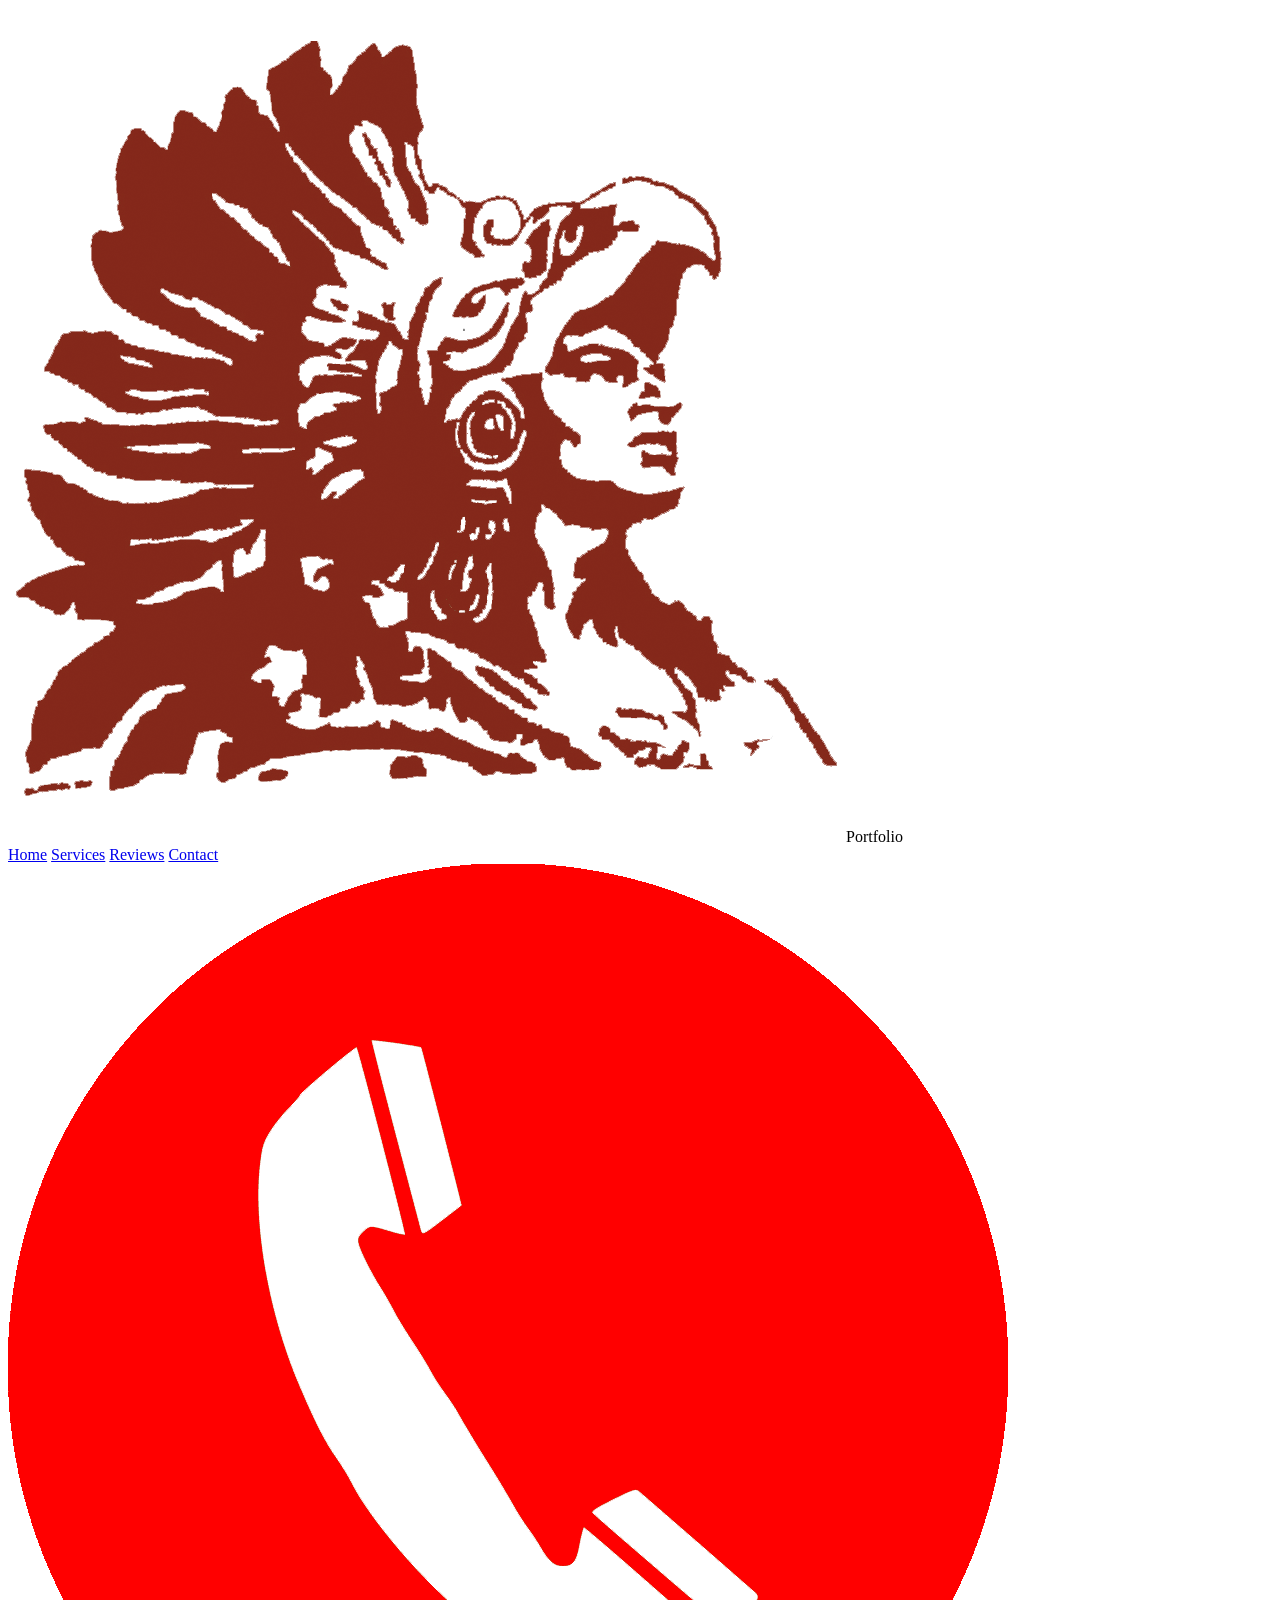
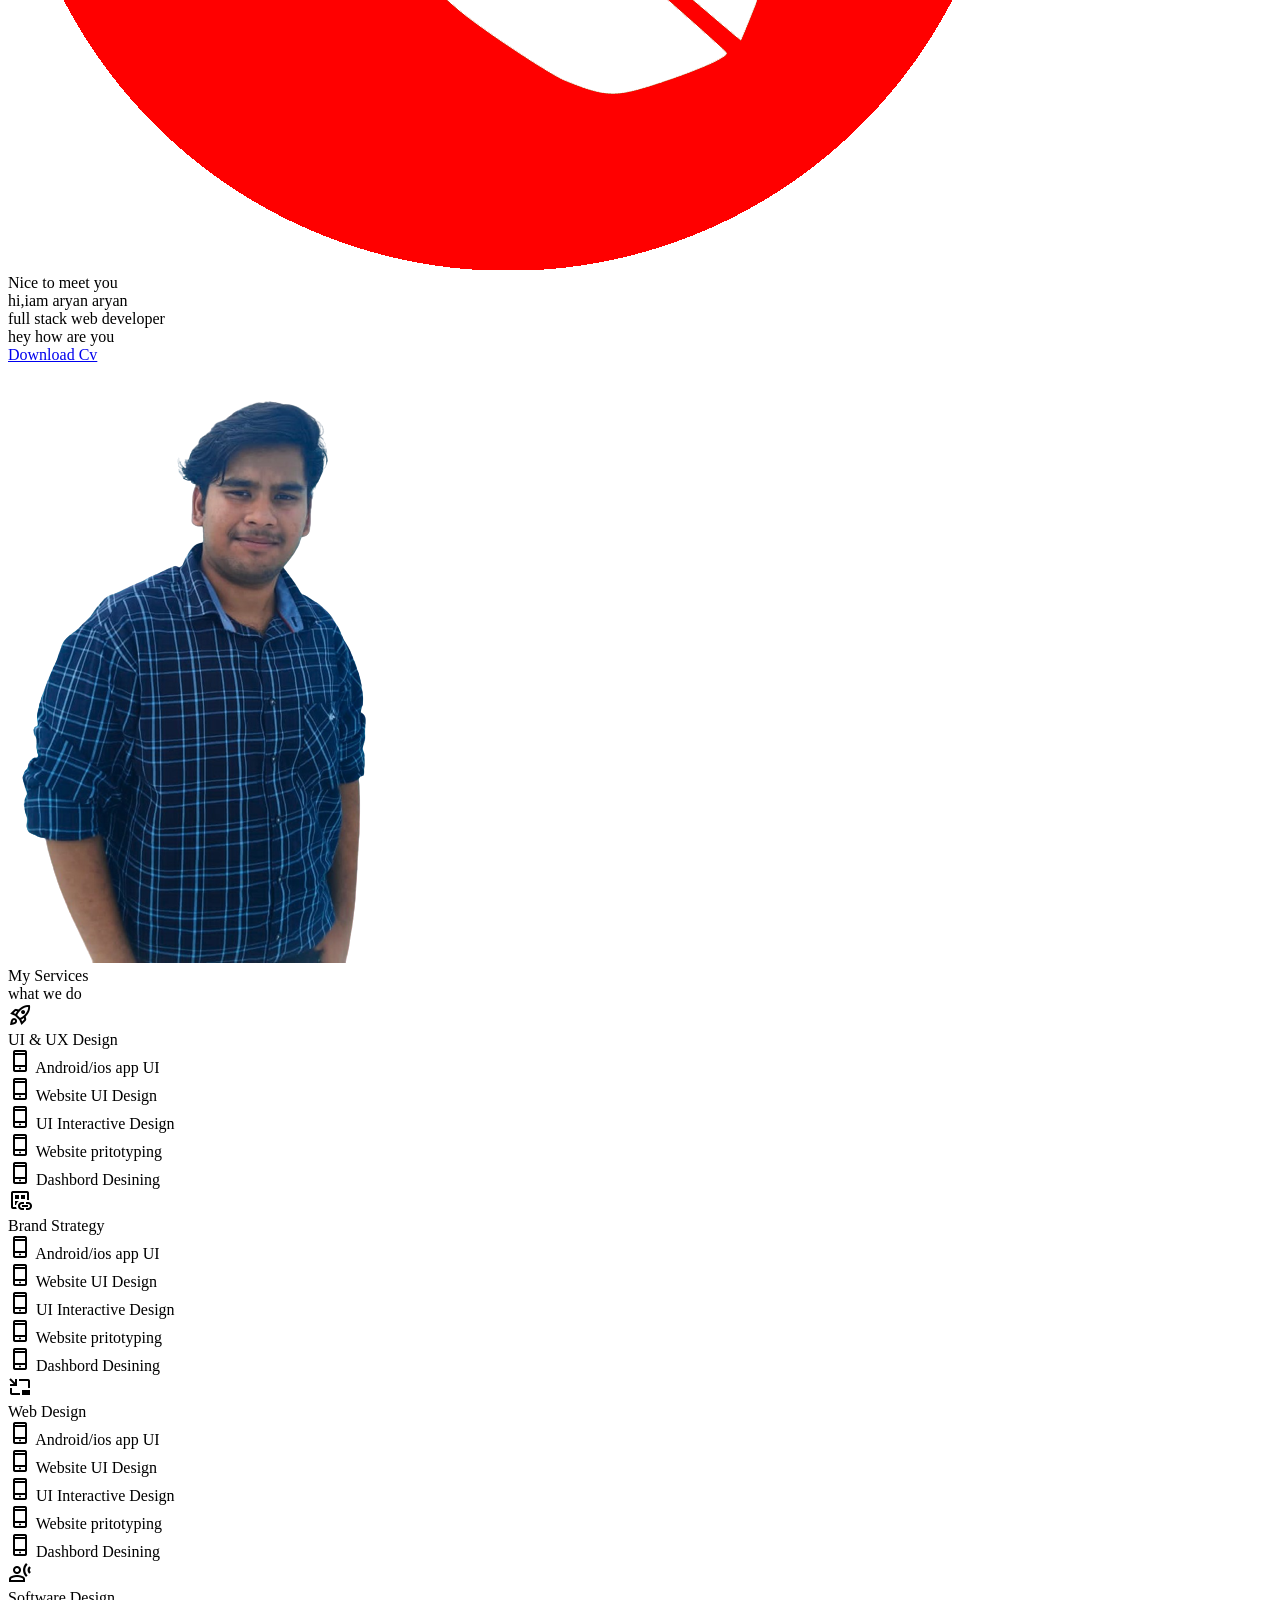
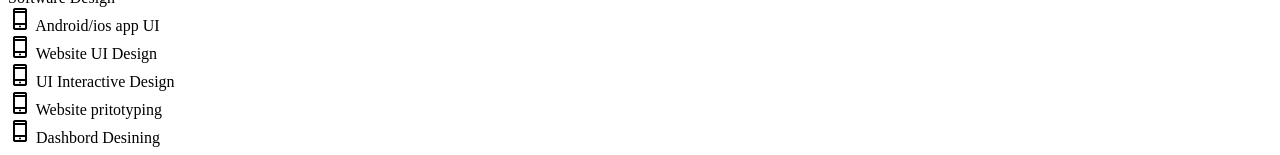
==== index.html @ 412f2269 "portfolio" ====
<!DOCTYPE html>
<html lang="en">

<head>
    <title>My Portfolio</title>
    <meta charset="UTF-8">
    <meta http-equiv="X-UA-Compatible" content="IE=edge">
    <meta name="viewport" content="width=device-width, initial-scale=1.0">
    
    <link rel="preconnect" href="https://fonts.googleapis.com">
    <link rel="preconnect" href="https://fonts.gstatic.com" crossorigin>
    <link href="https://fonts.googleapis.com/css2?family=Open+Sans:wght@600&display=swap" rel="stylesheet">
    <link href="https://fonts.googleapis.com/css2?family=Pacifico&display=swap" rel="stylesheet">
    <!-- icon -->
    <link rel="stylesheet" href="https://fonts.googleapis.com/css2?family=Material+Symbols+Outlined:opsz,wght,FILL,GRAD@48,400,0,0" />

    <link rel="stylesheet" href="Css.css">
</head>

<body>
    <div class="navigation">
        <div class="logo">
            <img class="logoImage" src="images/logo.png" alt="">
            <span class="logoTitle">Portfolio</span>
        </div>

        <div class="menuItems">
            <a href="#"><span class="menuItem">Home</span></a>
            <a href="#"><span class="menuItem">Services</span></a>
            <a href="#"><span class="menuItem">Reviews</span></a>
            <a href="#"><span class="menuItem">Contact</span></a>
        </div>

        <div class="contact">
            <a class="contactButton" href="tel:+91-7976876879">
                <img class="contactImage" src="images/call.png" alt="">
            </a>
        </div>
    </div>
    <!-- <h1>Peeyush Sanam</h1>
    <h3>A Full Stack Web Developer</h3> -->
    <div class="banner">
        <div class="bannerleft">
            <div class="greeting">
                Nice to meet you
            </div>
            <div class="title">
                <span class="titlespan">
                    hi,iam aryan aryan
                </span>
                <br>
                <span class="titlespan">
                    full stack web developer
                </span>
            </div>
            <div class="description">
                hey how are you
            </div>
            <div class="showCV">
                <a href="#" class="showCVbutton">
                    Download Cv
                </a>
            </div>
        </div>
        <div class="bannerRight">
            <img class="bannerimage" src="images/pic.png" alt="error">
        </div>
    </div>
    <div class="service">
        <div class="servicetext">
            <div class="textsubheading">My Services</div>
            <div class="textheading">what we do</div>
        </div>
        <div class="servicecards">
            <div class="servicecard">
                <div class="serviceicon">
                    <span class="material-symbols-outlined cardicon">rocket_launch</span>
                </div>
                <div class="servicetitle">UI & UX Design</div>
                <div class="servicefeatures">
                    <div class="servicefeature">
                        <span class="servicefeatureicon">
                            <span class="material-symbols-outlined">phone_iphone</span>
                        </span>
                        <span class="servicefeaturetext">Android/ios app UI</span>
                    </div>
                    <div class="servicefeature">
                        <span class="servicefeatureicon">
                            <span class="material-symbols-outlined">phone_iphone</span>
                        </span>
                        <span class="servicefeaturetext">Website UI Design</span>
                    </div>
                    <div class="servicefeature">
                        <span class="servicefeatureicon">
                            <span class="material-symbols-outlined">phone_iphone</span>
                        </span>
                        <span class="servicefeaturetext">UI Interactive Design</span>
                    </div>
                    <div class="servicefeature">
                        <span class="servicefeatureicon">
                            <span class="material-symbols-outlined">phone_iphone</span>
                        </span>
                        <span class="servicefeaturetext">Website pritotyping</span>
                    </div>
                    <div class="servicefeature">
                        <span class="servicefeatureicon">
                            <span class="material-symbols-outlined">phone_iphone</span>
                        </span>
                        <span class="servicefeaturetext">Dashbord Desining</span>
                    </div>
                </div>
            </div>
            <div class="servicecard">
                <div class="serviceicon">
                    <span class="material-symbols-outlined cardicon">dataset_linked</span>
                    <!-- <span class="material-symbols-outlined rocketicon">rocket_launch</span> -->
                </div>
                <div class="servicetitle">Brand Strategy</div>
                <div class="servicefeatures">
                    <div class="servicefeature">
                        <span class="servicefeatureicon">
                            <span class="material-symbols-outlined">phone_iphone</span>
                        </span>
                        <span class="servicefeaturetext">Android/ios app UI</span>
                    </div>
                    <div class="servicefeature">
                        <span class="servicefeatureicon">
                            <span class="material-symbols-outlined">phone_iphone</span>
                        </span>
                        <span class="servicefeaturetext">Website UI Design</span>
                    </div>
                    <div class="servicefeature">
                        <span class="servicefeatureicon">
                            <span class="material-symbols-outlined">phone_iphone</span>
                        </span>
                        <span class="servicefeaturetext">UI Interactive Design</span>
                    </div>
                    <div class="servicefeature">
                        <span class="servicefeatureicon">
                            <span class="material-symbols-outlined">phone_iphone</span>
                        </span>
                        <span class="servicefeaturetext">Website pritotyping</span>
                    </div>
                    <div class="servicefeature">
                        <span class="servicefeatureicon">
                            <span class="material-symbols-outlined">phone_iphone</span>
                        </span>
                        <span class="servicefeaturetext">Dashbord Desining</span>
                    </div>
                </div>
            </div>
            <div class="servicecard">
                <div class="serviceicon">
                    <span class="material-symbols-outlined cardicon">pip</span>
                    <!-- <span class="material-symbols-outlined cardicon">rocket_launch</span> -->
                </div>
                <div class="servicetitle">Web Design</div>
                <div class="servicefeatures">
                    <div class="servicefeature">
                        <span class="servicefeatureicon">
                            <span class="material-symbols-outlined">phone_iphone</span>
                        </span>
                        <span class="servicefeaturetext">Android/ios app UI</span>
                    </div>
                    <div class="servicefeature">
                        <span class="servicefeatureicon">
                            <span class="material-symbols-outlined">phone_iphone</span>
                        </span>
                        <span class="servicefeaturetext">Website UI Design</span>
                    </div>
                    <div class="servicefeature">
                        <span class="servicefeatureicon">
                            <span class="material-symbols-outlined">phone_iphone</span>
                        </span>
                        <span class="servicefeaturetext">UI Interactive Design</span>
                    </div>
                    <div class="servicefeature">
                        <span class="servicefeatureicon">
                            <span class="material-symbols-outlined">phone_iphone</span>
                        </span>
                        <span class="servicefeaturetext">Website pritotyping</span>
                    </div>
                    <div class="servicefeature">
                        <span class="servicefeatureicon">
                            <span class="material-symbols-outlined">phone_iphone</span>
                        </span>
                        <span class="servicefeaturetext">Dashbord Desining</span>
                    </div>
                </div>
            </div>
            <div class="servicecard">
                <div class="serviceicon">
                    <span class="material-symbols-outlined cardicon">transcribe</span>
                    <!-- <span class="material-symbols-outlined cardicon">rocket_launch</span> -->
                </div>
                <div class="servicetitle">Software Design</div>
                <div class="servicefeatures">
                    <div class="servicefeature">
                        <span class="servicefeatureicon">
                            <span class="material-symbols-outlined">phone_iphone</span>
                        </span>
                        <span class="servicefeaturetext">Android/ios app UI</span>
                    </div>
                    <div class="servicefeature">
                        <span class="servicefeatureicon">
                            <span class="material-symbols-outlined">phone_iphone</span>
                        </span>
                        <span class="servicefeaturetext">Website UI Design</span>
                    </div>
                    <div class="servicefeature">
                        <span class="servicefeatureicon">
                            <span class="material-symbols-outlined">phone_iphone</span>
                        </span>
                        <span class="servicefeaturetext">UI Interactive Design</span>
                    </div>
                    <div class="servicefeature">
                        <span class="servicefeatureicon">
                            <span class="material-symbols-outlined">phone_iphone</span>
                        </span>
                        <span class="servicefeaturetext">Website pritotyping</span>
                    </div>
                    <div class="servicefeature">
                        <span class="servicefeatureicon">
                            <span class="material-symbols-outlined">phone_iphone</span>
                        </span>
                        <span class="servicefeaturetext">Dashbord Desining</span>
                    </div>
                </div>
            </div>
        </div>
    </div>
    
</body>

</html>
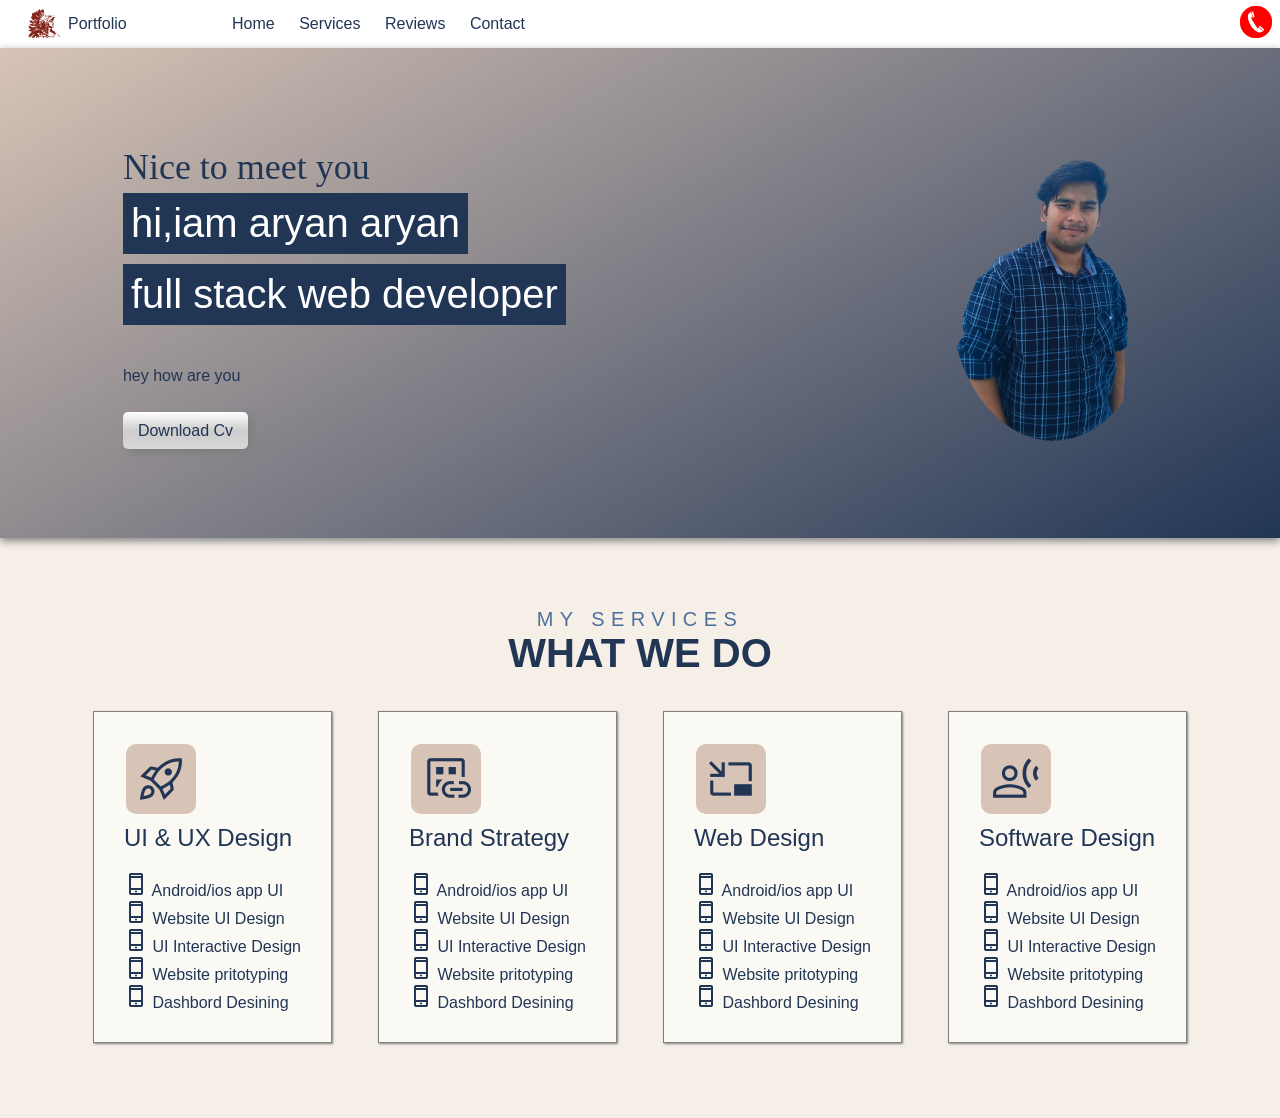
==== commit bacdbb0b: "rename" ====
--- a/index.html
+++ b/index.html
@@ -14,7 +14,7 @@
     <!-- icon -->
     <link rel="stylesheet" href="https://fonts.googleapis.com/css2?family=Material+Symbols+Outlined:opsz,wght,FILL,GRAD@48,400,0,0" />
 
-    <link rel="stylesheet" href="Css.css">
+    <link rel="stylesheet" href="style.css">
 </head>
 
 <body>
--- a/style.css
+++ b/style.css
@@ -0,0 +1,166 @@
+/* Define The global or root variables */
+:root {
+    --primaryColor: #213555;
+    --backgroundColor: #F5EFE7;
+    --primaryAccentColor: #4F709C;
+    --secondaryColor: #D8C4B6;
+    --whiteColor: white;
+    --blackColor: #222222;
+    --primaryFont: 'Open Sans', sans-serif;
+    --navbarHeight: 3rem;
+    --cursivefont: 'Pacifico', cursive;
+}
+
+/* Main CSS */
+body {
+    background-color: var(--backgroundColor);
+    color: var(--primaryColor);
+    font-family: var(--primaryFont);
+    margin-top: 0px;
+    margin-left: 0px;
+    margin-right: 0px;
+}
+a{
+    text-decoration: none;
+    color: var(--primaryColor);
+}
+a:hover{
+    color: var(--primaryAccentColor);
+}
+
+.navigation {
+    background-color: var(--whiteColor);
+    height: var(--navbarHeight);
+    display: flex;
+    justify-content: space-around;
+    align-items: center;
+}
+
+.logo {
+    display: flex;
+    padding-left: 20px;
+    width: 12rem;
+    align-items: center;
+}
+
+.logoImage {
+    padding: 8px;
+    height: 2rem;
+    /* float:left; */
+}
+
+.contactImage {
+    padding: 8px;
+    height: 2rem;
+}
+
+.menuItems {
+    flex-grow: 2;
+}
+
+.menuItem {
+    margin-left: 20px;
+}
+
+.banner {
+    display: flex;
+    height: 450px;
+    background: linear-gradient(150deg, var(--secondaryColor), var(--primaryColor));
+    filter: drop-shadow(0px 3px 4px grey);
+    /* x,y,radiu,colour */
+    justify-content: space-around;
+    align-items: center;
+    padding: 20px;
+}
+
+.bannerimage {
+    height: 300px;
+    border-radius: 100%;
+}
+.greeting {
+    font-family: var(--cursivefont);
+    font-size: 2.25rem;
+}
+.bannerleft{
+    width: 50%;
+}
+.title{
+    font-size: 2.5rem;
+    color: white;
+}
+.titlespan{
+    display: inline-block;
+    background-color: var(--primaryColor);
+    padding: 0.5rem;
+    margin: 5px 0px;
+}
+.description {
+    margin: 30px 0px;
+    line-height: 2rem ;
+}
+.showCVbutton{
+    background: linear-gradient(white,rgb(205,205,205),rgb(215,215,215));
+    padding: 10px 15px;
+    border-radius: 5px;
+    filter: drop-shadow(5px 5px 3px grey);
+}
+.showCVbutton:hover{
+    background: linear-gradient(white,rgb(215,215,215));    
+}
+/* services section */
+.service{
+    margin: 70px;
+    /* padding: 30px; */
+}
+.servicetext{
+    text-align: center;
+    text-transform: uppercase;
+}
+.textsubheading{
+    color: var(--primaryAccentColor);
+    letter-spacing: 0.4rem;
+    font-size: 1.25rem;
+}
+.textheading{
+    font-size: 2.5rem;
+    font-weight: bold;
+}
+.servicecards{
+    margin-top: 30px;
+    display: flex;
+    justify-content: space-around;
+}
+.servicecard{
+    border: 1px grey solid;
+    padding: 30px;
+    filter: drop-shadow(1px 1px 1px grey);
+    margin: 5px;
+    background-color:#fbf9f4;
+}
+.servicefeatures{
+    margin-top: 20px;
+}
+.servicecard:hover{
+    background-color: white;
+    filter: drop-shadow(2px 2px 2px #aaaaaa);
+}
+.serviceicon{
+    background-color: var(--secondaryColor);
+    width: 50px;
+    height: 50px;
+    padding: 10px; 
+    margin: 2px 10px 10px 2px;
+    border-radius: 10px;  
+}
+.serviceicon:hover{
+    background-color: var(--primaryColor);
+}
+.cardicon{
+    font-size: 50px;
+}
+.cardicon:hover{
+    color: var(--secondaryColor);
+}
+.servicetitle{
+    font-size: 1.5rem;
+}
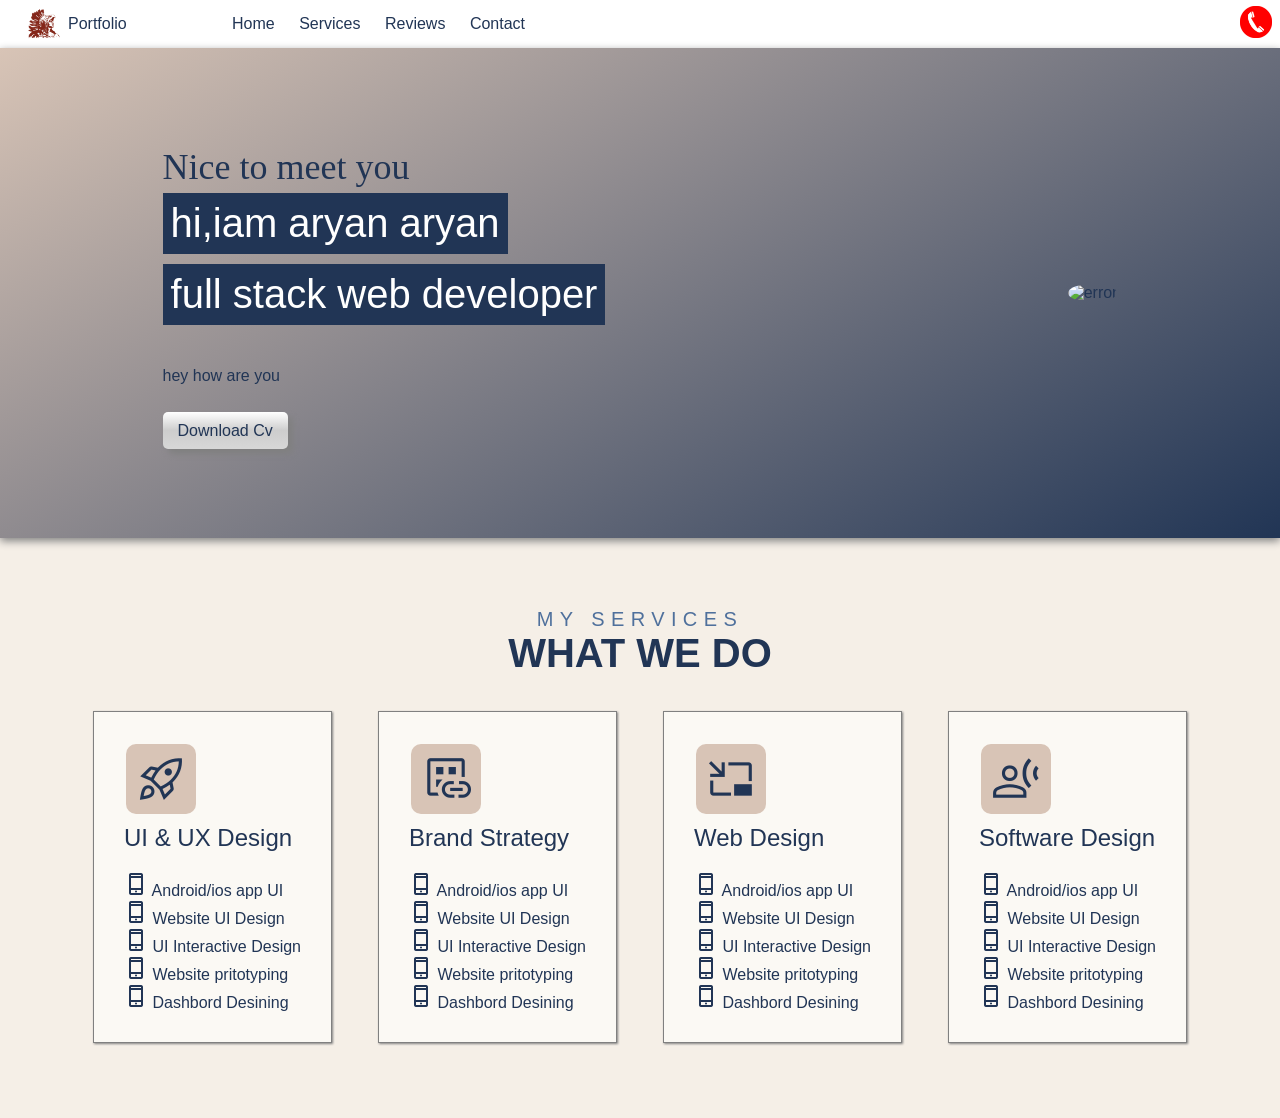
==== commit db532ed2: "second" ====
--- a/index.html
+++ b/index.html
@@ -30,10 +30,9 @@
             <a href="#"><span class="menuItem">Reviews</span></a>
             <a href="#"><span class="menuItem">Contact</span></a>
         </div>
-
-        <div class="contact">
+        <div class="ContactButton">
             <a class="contactButton" href="tel:+91-7976876879">
-                <img class="contactImage" src="images/call.png" alt="">
+                <img class="contactImage" src="images/call.png" alt="error">
             </a>
         </div>
     </div>
@@ -63,7 +62,7 @@
             </div>
         </div>
         <div class="bannerRight">
-            <img class="bannerimage" src="images/pic.png" alt="error">
+            <img class="bannerimage" src="C:\Users\91797\Desktop\full stack development\day10\pic.png" alt="error">
         </div>
     </div>
     <div class="service">
@@ -229,7 +228,5 @@
             </div>
         </div>
     </div>
-    
 </body>
-
 </html>
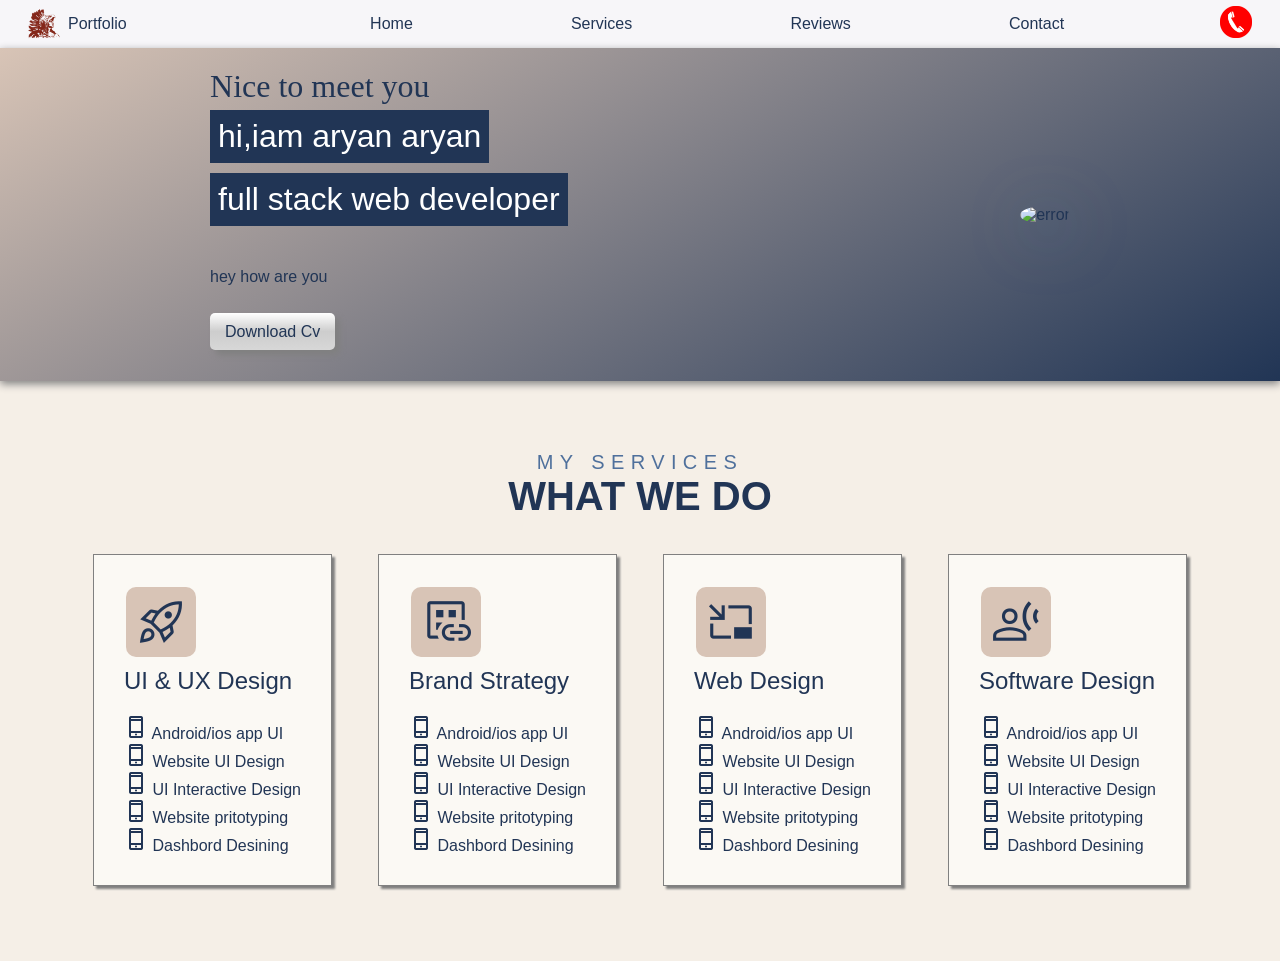
==== commit 71da346a: "first" ====
--- a/index.html
+++ b/index.html
@@ -62,7 +62,7 @@
             </div>
         </div>
         <div class="bannerRight">
-            <img class="bannerimage" src="C:\Users\91797\Desktop\full stack development\day10\pic.png" alt="error">
+            <img class="bannerimage" src="C:\Users\91797\Desktop\full stack development\images\pic.png" alt="error">
         </div>
     </div>
     <div class="service">
--- a/style.css
+++ b/style.css
@@ -9,6 +9,7 @@
     --primaryFont: 'Open Sans', sans-serif;
     --navbarHeight: 3rem;
     --cursivefont: 'Pacifico', cursive;
+    --nearwhite: #f7f6f9;
 }
 
 /* Main CSS */
@@ -29,7 +30,7 @@
 }
 
 .navigation {
-    background-color: var(--whiteColor);
+    background-color: var(--nearwhite);
     height: var(--navbarHeight);
     display: flex;
     justify-content: space-around;
@@ -49,13 +50,11 @@
     /* float:left; */
 }
 
-.contactImage {
-    padding: 8px;
-    height: 2rem;
-}
-
 .menuItems {
-    flex-grow: 2;
+    flex-grow: 1;
+    display:flex;
+    flex-wrap: nowrap;
+    justify-content: space-evenly;
 }
 
 .menuItem {
@@ -64,28 +63,29 @@
 
 .banner {
     display: flex;
-    height: 450px;
     background: linear-gradient(150deg, var(--secondaryColor), var(--primaryColor));
     filter: drop-shadow(0px 3px 4px grey);
     /* x,y,radiu,colour */
-    justify-content: space-around;
+    justify-content: space-evenly;
     align-items: center;
     padding: 20px;
+    flex-wrap: nowrap;
 }
 
 .bannerimage {
     height: 300px;
     border-radius: 100%;
+    filter: drop-shadow(10px 10px 30px var(--primaryAccentColor));
 }
 .greeting {
     font-family: var(--cursivefont);
-    font-size: 2.25rem;
+    font-size: 2rem;
 }
 .bannerleft{
     width: 50%;
 }
 .title{
-    font-size: 2.5rem;
+    font-size: 2rem;
     color: white;
 }
 .titlespan{
@@ -97,6 +97,7 @@
 .description {
     margin: 30px 0px;
     line-height: 2rem ;
+    font-size: 1rem;
 }
 .showCVbutton{
     background: linear-gradient(white,rgb(205,205,205),rgb(215,215,215));
@@ -129,11 +130,13 @@
     margin-top: 30px;
     display: flex;
     justify-content: space-around;
+    flex-wrap: wrap;
+    align-items: center;
 }
 .servicecard{
     border: 1px grey solid;
     padding: 30px;
-    filter: drop-shadow(1px 1px 1px grey);
+    filter: drop-shadow(3px 3px 1px grey);
     margin: 5px;
     background-color:#fbf9f4;
 }
@@ -163,4 +166,31 @@
 }
 .servicetitle{
     font-size: 1.5rem;
+}
+.showCV{
+    margin-bottom: 20px;
+}
+@media (max-width:900px)
+{
+    .greeting {
+        font-size:calc(1vw + 1rem);
+    }
+    .title{
+        font-size: calc(1vw + 1rem);
+    }
+    .description {
+        line-height: calc(.5vw + .5rem);
+    }
+    
+}
+.ContactButton{
+    display:flex;
+    align-items:center;
+    margin-right: 20px;
+    margin-left: 10px;
+    
+}
+.contactImage {
+    padding: 8px;
+    height: 2rem;
 }
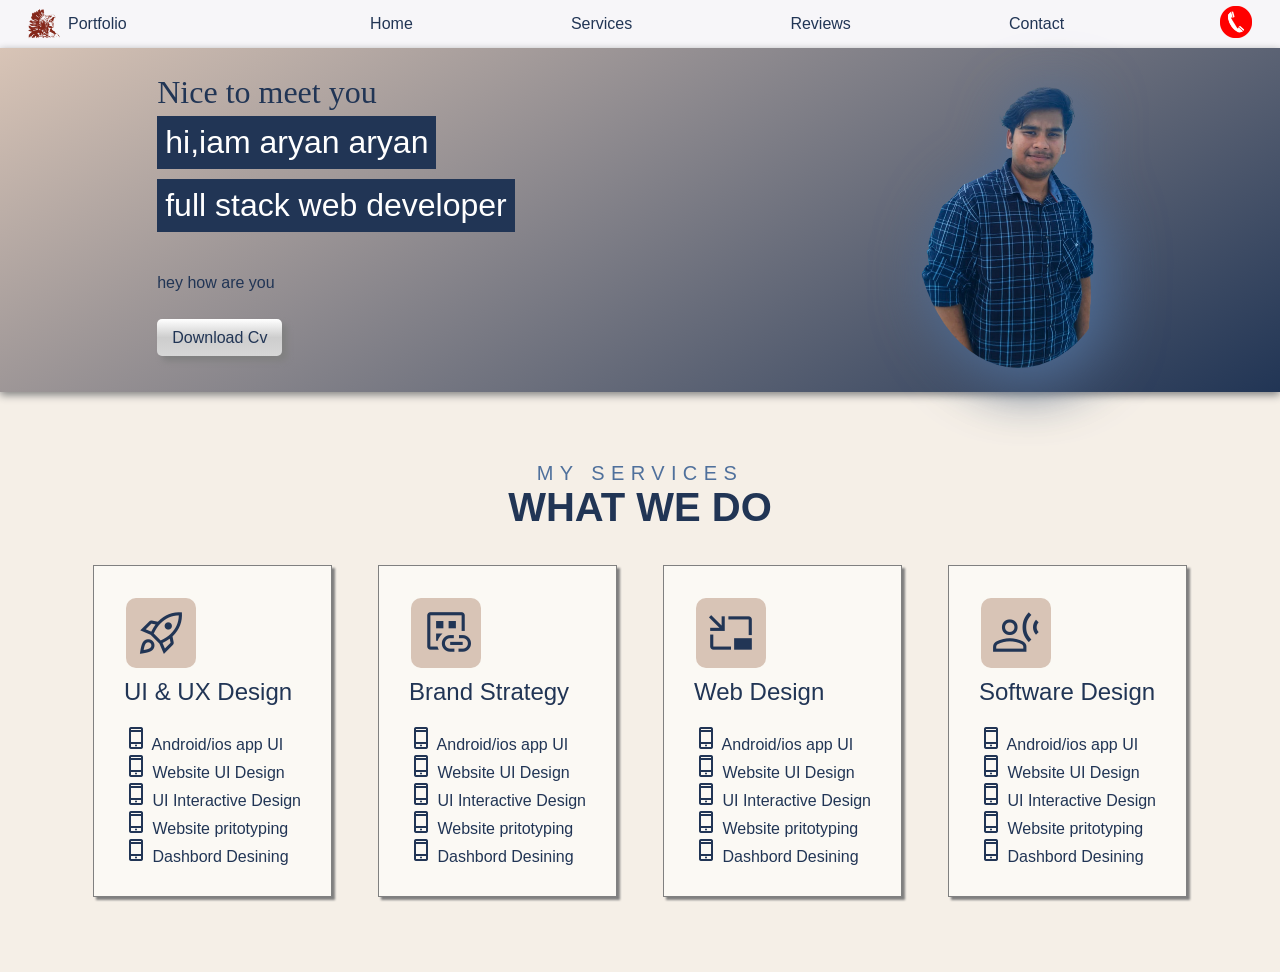
==== commit eabca85e: "Update index.html" ====
--- a/index.html
+++ b/index.html
@@ -62,7 +62,7 @@
             </div>
         </div>
         <div class="bannerRight">
-            <img class="bannerimage" src="C:\Users\91797\Desktop\full stack development\images\pic.png" alt="error">
+            <img class="bannerimage" src="images/pic.png" alt="error">
         </div>
     </div>
     <div class="service">
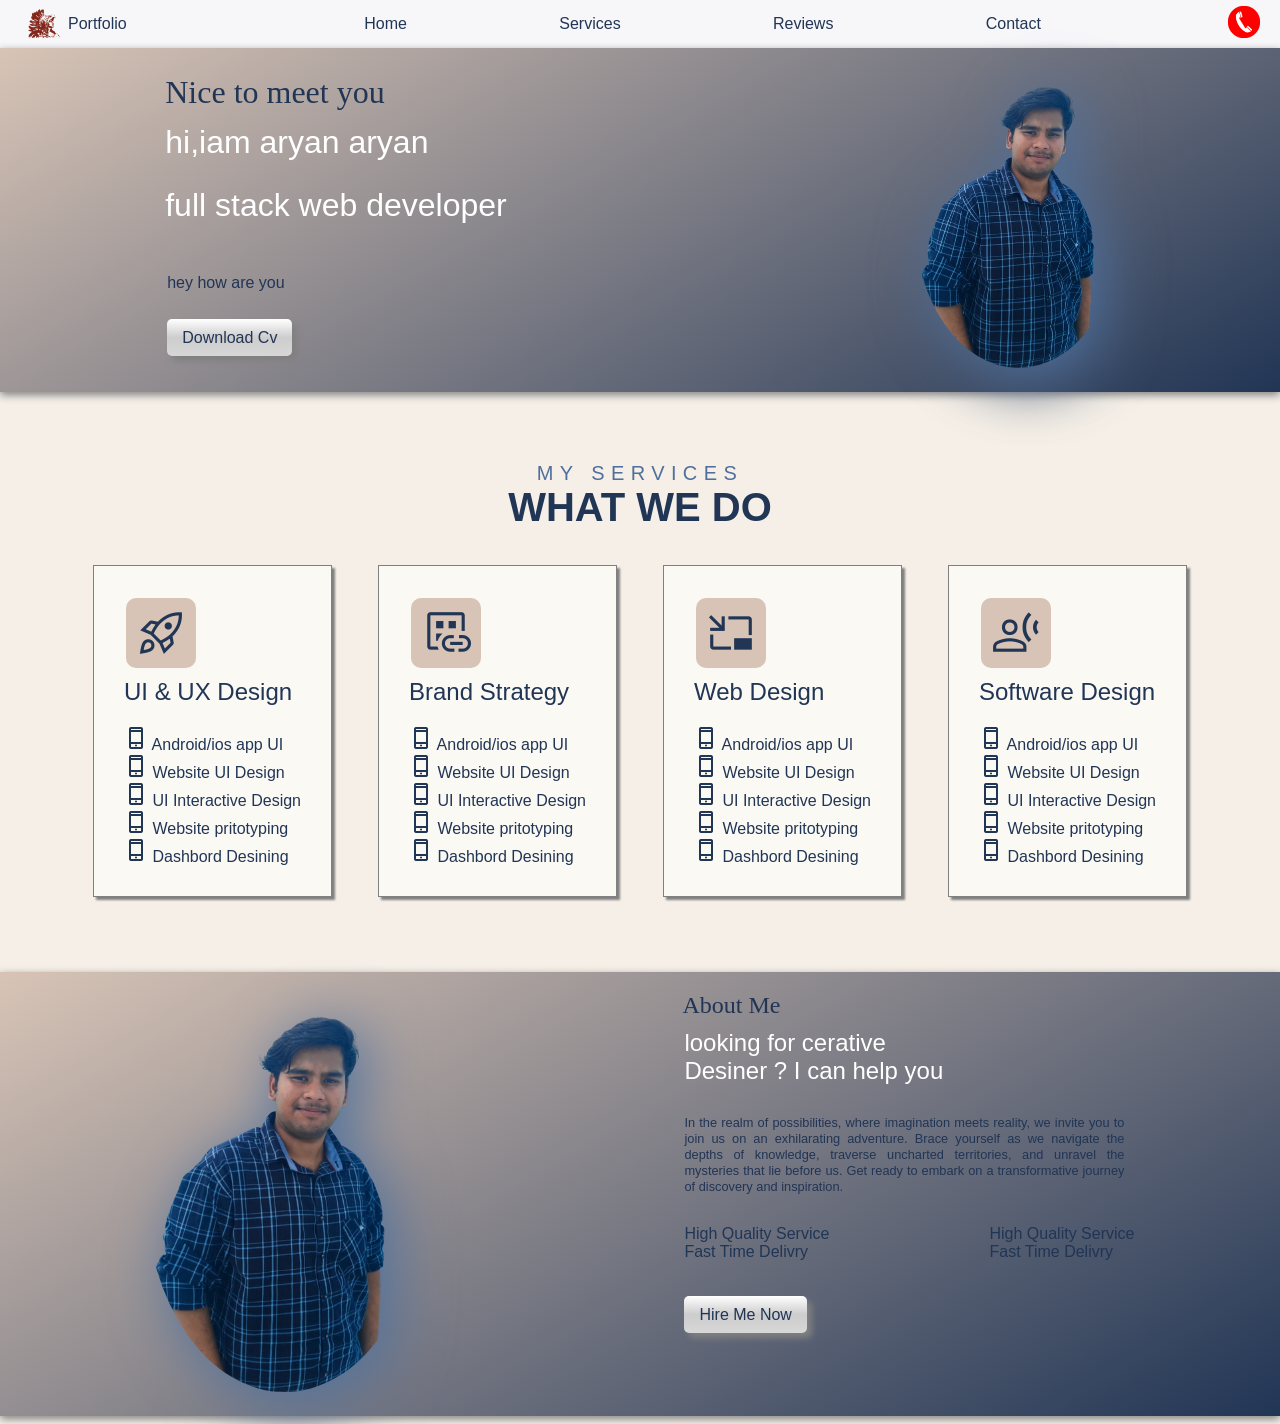
==== commit 307ef3ae: "second" ====
--- a/index.html
+++ b/index.html
@@ -228,5 +228,47 @@
             </div>
         </div>
     </div>
+    <div class="banner2">
+        <div class="bannerleft2 ">
+            <img class="bannerimage2" src="images/pic.png" alt="error">
+        </div>
+        <div class="bannerright2">
+            <div class="greeting2">
+                About Me
+            </div>
+            <div class="title2">
+                <span class="titlespan2">
+                    looking for cerative 
+                </span>
+                <span class="titlespan2">
+                    Desiner ? I can help you
+                </span>
+            </div>
+            <div class="description2">
+                In the realm of possibilities, where imagination meets reality,
+                we invite you to join us on an exhilarating adventure. 
+                Brace yourself as we navigate the depths of knowledge, 
+                traverse uncharted territories, and unravel the mysteries that lie before us. 
+                Get ready to embark on a transformative journey of discovery and inspiration.
+            </div>
+            <div class="info">
+                <div class="inforight">
+                    High Quality Service
+                    <br>
+                    Fast Time Delivry
+                </div>
+                <div class="infoleft">
+                    High Quality Service
+                    <br>
+                    Fast Time Delivry
+                </div>
+            </div>
+            <div class="showCV2">
+                <a href="#" class="showCVbutton">
+                    Hire Me Now
+                </a>
+            </div>
+        </div>
+    </div>
 </body>
 </html>
--- a/style.css
+++ b/style.css
@@ -80,6 +80,7 @@
 .greeting {
     font-family: var(--cursivefont);
     font-size: 2rem;
+    margin-left: 8px;
 }
 .bannerleft{
     width: 50%;
@@ -90,12 +91,11 @@
 }
 .titlespan{
     display: inline-block;
-    background-color: var(--primaryColor);
     padding: 0.5rem;
     margin: 5px 0px;
 }
 .description {
-    margin: 30px 0px;
+    margin: 30px 10px;
     line-height: 2rem ;
     font-size: 1rem;
 }
@@ -169,17 +169,63 @@
 }
 .showCV{
     margin-bottom: 20px;
-}
-@media (max-width:900px)
+    margin-left: 10px;
+}
+@media (max-width:1000px)
 {
     .greeting {
         font-size:calc(1vw + 1rem);
     }
+    .greeting2 {
+        font-size:calc(1vw + .8rem);
+    }
     .title{
         font-size: calc(1vw + 1rem);
     }
     .description {
-        line-height: calc(.5vw + .5rem);
+        font-size: calc(1vw + .8rem);
+    }
+    .title2{
+            font-size: calc(1vw + 1rem);
+    }
+}
+@media (max-width:650px)
+{
+    .logoImage{
+        height: calc(1vw + .5rem);
+    }
+    .logoTitle{
+        font-size: calc(1vw + .5rem);
+    }
+    .menuItem{
+        font-size: calc(1vw + .5rem);
+    }
+    .greeting {
+        font-size:calc(1vw + .7rem);
+    }
+    .title{
+        font-size: calc(1vw + .7rem);
+    }
+    .description {
+        font-size: calc(1vw + .5rem);
+    }
+    .showCV{
+        font-size: calc(1vw + .4rem);
+    }
+    .greeting2 {
+        font-size:calc(1vw + .4rem);
+    }
+    .title2{
+        font-size: calc(1vw + .6rem);
+    }
+    .inforight{
+        font-size: calc(1vw + .3rem);
+    }
+    .infoleft{
+        font-size: calc(1vw + .3rem);   
+    }
+    .showCV2{
+        font-size: calc(1vw + .4rem);
     }
     
 }
@@ -191,6 +237,56 @@
     
 }
 .contactImage {
-    padding: 8px;
+    margin-left: 45px;
     height: 2rem;
+}
+.titlespan2{
+    display: flex;
+}
+.greeting2{
+    font-family: var(--cursivefont);
+    font-size: 1.5rem;
+    margin-left: 8px;
+    margin-bottom: 10px;
+}
+.title2{
+    font-size: 1.5rem;
+    color: white;
+    margin-left: 10px;
+}
+.bannerimage2{
+    height: 400px;
+    border-radius: 100%;
+    filter: drop-shadow(10px 10px 30px var(--primaryAccentColor));
+}
+.banner2 {
+    display: flex;
+    background: linear-gradient(150deg, var(--secondaryColor), var(--primaryColor));
+    filter: drop-shadow(0px 3px 4px grey);
+    /* x,y,radiu,colour */
+    justify-content: space-around;
+    align-items: stretch;
+    padding: 20px;
+    flex-wrap: nowrap;
+}
+.description2 {
+    margin: 30px 10px;
+    line-height: 1rem ;
+    font-size: .8rem;
+}
+.bannerright2{
+    width: 460px;
+    text-align: justify;
+}
+.info{
+    display: flex;
+    flex-wrap: nowrap;
+    justify-content: space-between;
+    font-size: 1rem;
+    margin-left: 10px;
+}
+.showCV2{
+    margin-bottom: 20px;
+    margin-left: 10px;
+    margin-top: 45px; 
 }
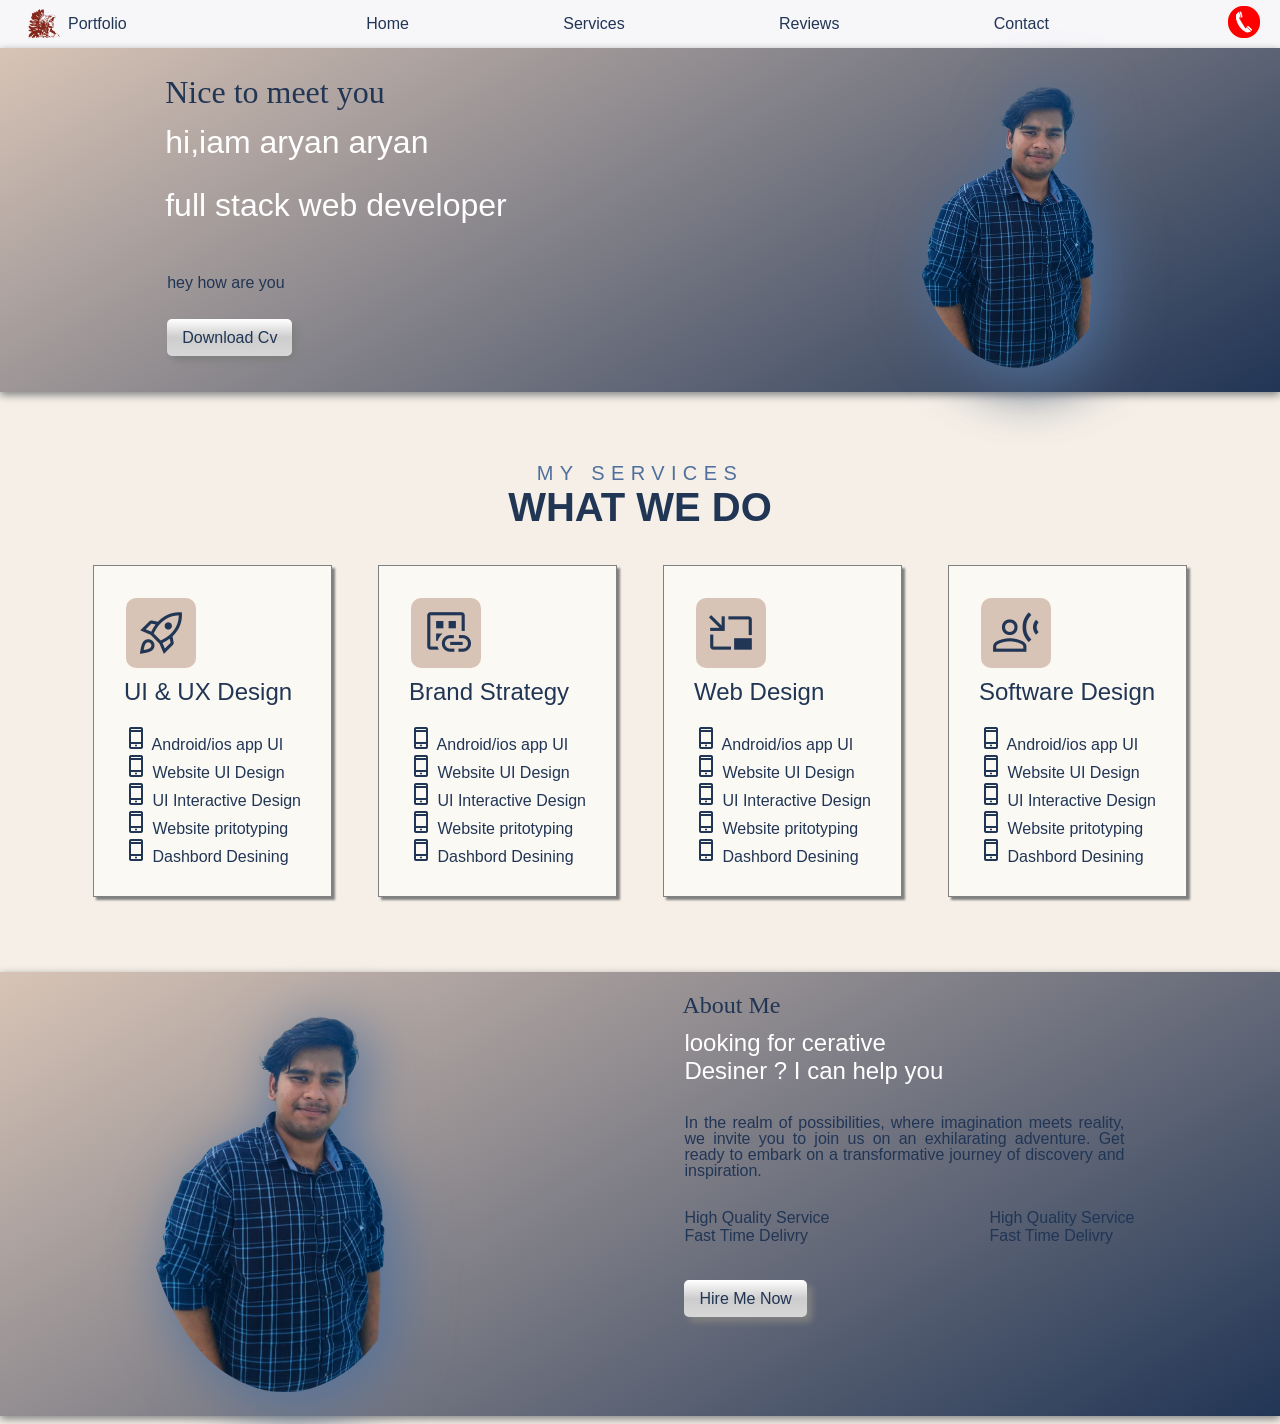
==== commit c3213a48: "new" ====
--- a/index.html
+++ b/index.html
@@ -244,11 +244,9 @@
                     Desiner ? I can help you
                 </span>
             </div>
-            <div class="description2">
+            <div class="about">
                 In the realm of possibilities, where imagination meets reality,
                 we invite you to join us on an exhilarating adventure. 
-                Brace yourself as we navigate the depths of knowledge, 
-                traverse uncharted territories, and unravel the mysteries that lie before us. 
                 Get ready to embark on a transformative journey of discovery and inspiration.
             </div>
             <div class="info">
--- a/style.css
+++ b/style.css
@@ -171,69 +171,10 @@
     margin-bottom: 20px;
     margin-left: 10px;
 }
-@media (max-width:1000px)
-{
-    .greeting {
-        font-size:calc(1vw + 1rem);
-    }
-    .greeting2 {
-        font-size:calc(1vw + .8rem);
-    }
-    .title{
-        font-size: calc(1vw + 1rem);
-    }
-    .description {
-        font-size: calc(1vw + .8rem);
-    }
-    .title2{
-            font-size: calc(1vw + 1rem);
-    }
-}
-@media (max-width:650px)
-{
-    .logoImage{
-        height: calc(1vw + .5rem);
-    }
-    .logoTitle{
-        font-size: calc(1vw + .5rem);
-    }
-    .menuItem{
-        font-size: calc(1vw + .5rem);
-    }
-    .greeting {
-        font-size:calc(1vw + .7rem);
-    }
-    .title{
-        font-size: calc(1vw + .7rem);
-    }
-    .description {
-        font-size: calc(1vw + .5rem);
-    }
-    .showCV{
-        font-size: calc(1vw + .4rem);
-    }
-    .greeting2 {
-        font-size:calc(1vw + .4rem);
-    }
-    .title2{
-        font-size: calc(1vw + .6rem);
-    }
-    .inforight{
-        font-size: calc(1vw + .3rem);
-    }
-    .infoleft{
-        font-size: calc(1vw + .3rem);   
-    }
-    .showCV2{
-        font-size: calc(1vw + .4rem);
-    }
-    
-}
 .ContactButton{
     display:flex;
     align-items:center;
     margin-right: 20px;
-    margin-left: 10px;
     
 }
 .contactImage {
@@ -269,10 +210,10 @@
     padding: 20px;
     flex-wrap: nowrap;
 }
-.description2 {
+.about {
     margin: 30px 10px;
     line-height: 1rem ;
-    font-size: .8rem;
+    font-size: 1rem;
 }
 .bannerright2{
     width: 460px;
@@ -280,7 +221,7 @@
 }
 .info{
     display: flex;
-    flex-wrap: nowrap;
+    flex-wrap: wrap;
     justify-content: space-between;
     font-size: 1rem;
     margin-left: 10px;
@@ -289,4 +230,77 @@
     margin-bottom: 20px;
     margin-left: 10px;
     margin-top: 45px; 
+}
+@media (max-width:1000px)
+{
+    .greeting {
+        font-size:calc(1vw + 1rem);
+    }
+    .greeting2 {
+        font-size:calc(1vw + .8rem);
+    }
+    .title{
+        font-size: calc(1vw + 1rem);
+    }
+    .description {
+        font-size: calc(1vw + .8rem);
+    }
+    .title2{
+            font-size: calc(1vw + 1rem);
+    }
+}
+@media (max-width:650px)
+{
+    .logoImage{
+        height: calc(1vw + .5rem);
+    }
+    .logoTitle{
+        font-size: calc(1vw + .5rem);
+    }
+    .menuItem{
+        font-size: calc(1vw + .5rem);
+    }
+    .greeting {
+        font-size:calc(1vw + .7rem);
+    }
+    .title{
+        font-size: calc(1vw + .7rem);
+    }
+    .description {
+        font-size: calc(1vw + .5rem);
+    }
+    .showCV{
+        font-size: calc(1vw + .4rem);
+    }
+    .greeting2 {
+        font-size:calc(1vw + .4rem);
+    }
+    .title2{
+        font-size: calc(1vw + .6rem);
+    }
+    .inforight{
+        font-size: calc(1vw + .5rem);
+    }
+    .infoleft{
+        font-size: calc(1vw + .5rem);   
+    }
+    .showCV2{
+        font-size: calc(1vw + .4rem);
+    }
+    .about{
+        font-size: calc(1vw + .5rem);
+    }
+    .bannerimage2{
+        height: calc(1vw + 250px); 
+    }
+    
+}
+@media (max-width:490px)
+{
+    .menuItem{
+        font-size: calc(1vw + .3rem);
+    }
+    .contactImage{
+        margin-left: 30px;
+    }
 }
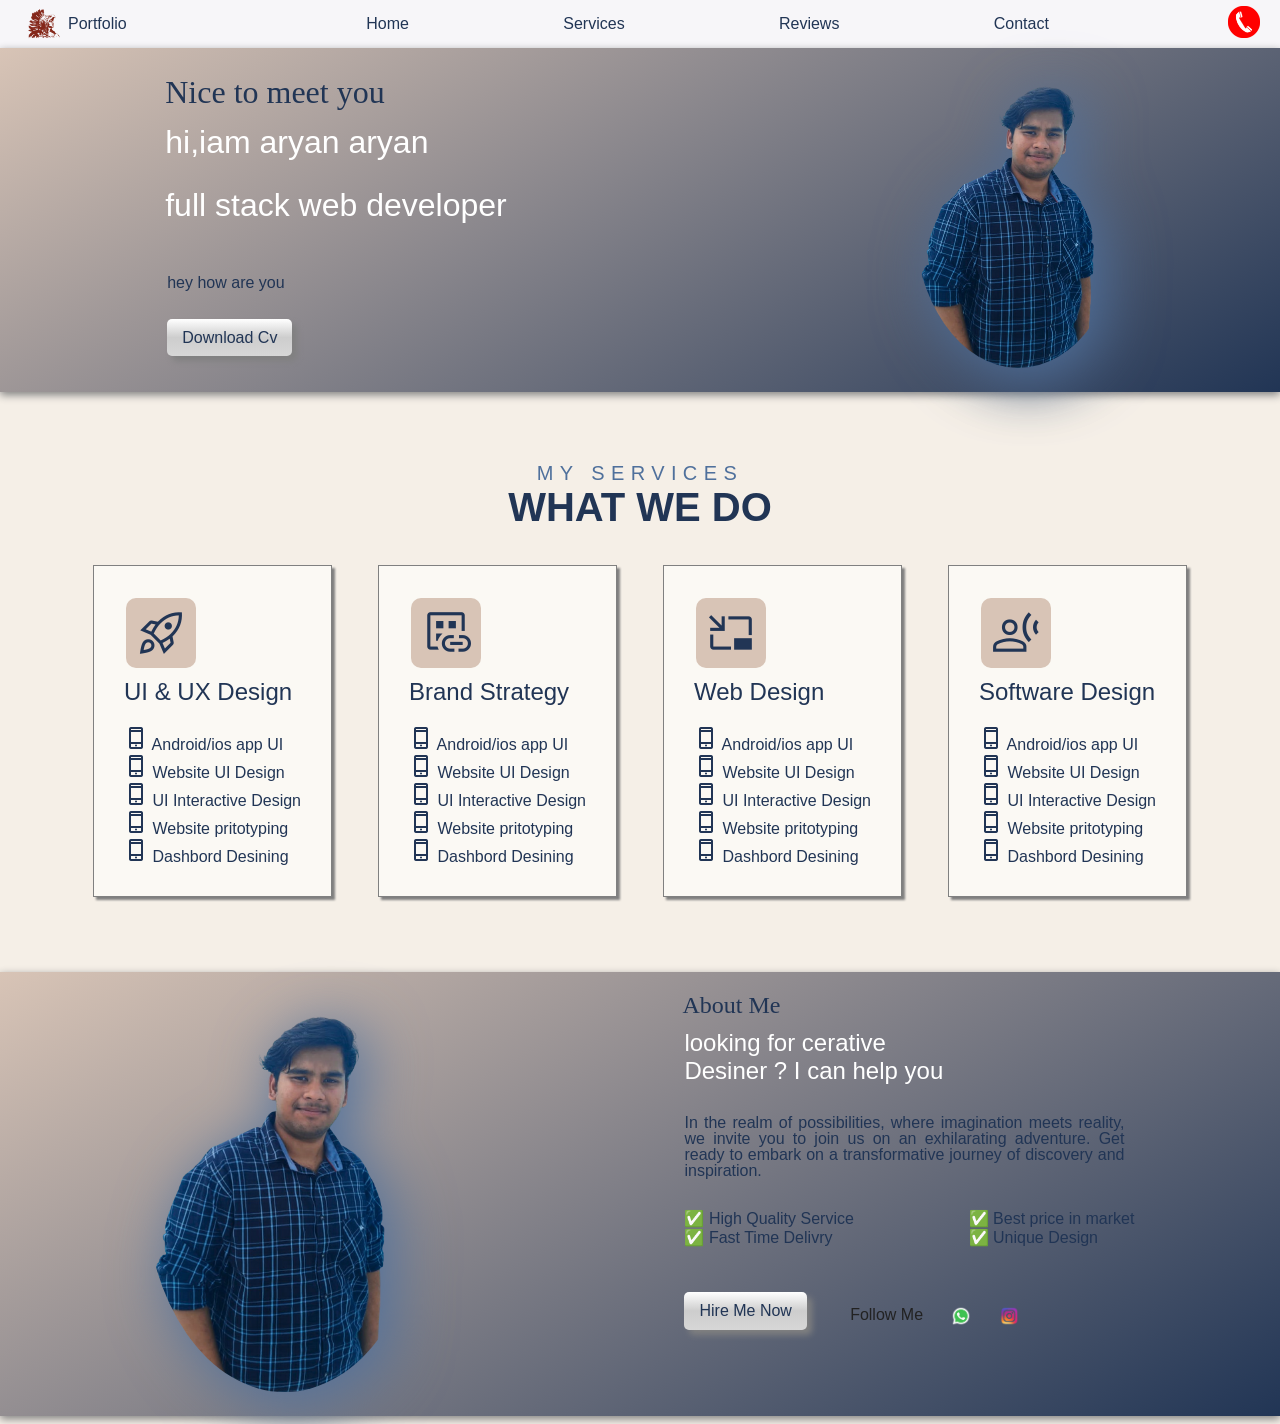
==== commit 0d8deef0: "first" ====
--- a/index.html
+++ b/index.html
@@ -251,20 +251,25 @@
             </div>
             <div class="info">
                 <div class="inforight">
-                    High Quality Service
+                    ✅ High Quality Service
                     <br>
-                    Fast Time Delivry
+                    ✅ Fast Time Delivry
                 </div>
                 <div class="infoleft">
-                    High Quality Service
+                    ✅ Best price in market
                     <br>
-                    Fast Time Delivry
+                    ✅ Unique Design
                 </div>
             </div>
             <div class="showCV2">
-                <a href="#" class="showCVbutton">
+                <a href="#" class="showCVbutton2">
                     Hire Me Now
                 </a>
+                <div class="follow_me">
+                    <div>Follow Me</div>
+                    <div><a href=""><img class="media" src="images/whatsapp.png" alt="error"></a></div>
+                    <div><a href=""><img class="media" src="images/insta.png" alt="error"></a></div>
+                </div>
             </div>
         </div>
     </div>
--- a/style.css
+++ b/style.css
@@ -230,6 +230,27 @@
     margin-bottom: 20px;
     margin-left: 10px;
     margin-top: 45px; 
+    display: flex;
+    align-items: flex-end;
+}
+.follow_me{
+    display: flex;
+    margin-left: 15px;
+    justify-content: space-evenly;
+    width: 50%;
+    color: var(--blackColor);
+}
+.media{
+    height: 20px;
+}
+.showCVbutton2{
+    background: linear-gradient(white,rgb(205,205,205),rgb(215,215,215));
+    padding: 10px 15px;
+    border-radius: 5px;
+    filter: drop-shadow(5px 5px 3px grey);
+}
+.showCVbutton2:hover{
+    background: linear-gradient(white,rgb(215,215,215));    
 }
 @media (max-width:1000px)
 {
@@ -300,7 +321,17 @@
     .menuItem{
         font-size: calc(1vw + .3rem);
     }
+    .about{
+        font-size: calc(1vw + .4rem);
+    }
+    .title2{
+        font-size: calc(1vw + .5rem);
+    }
     .contactImage{
         margin-left: 30px;
     }
+    .showCVbutton2{
+        font-size: calc(1vw + .2rem);
+        padding: 7px;
+    }
 }
